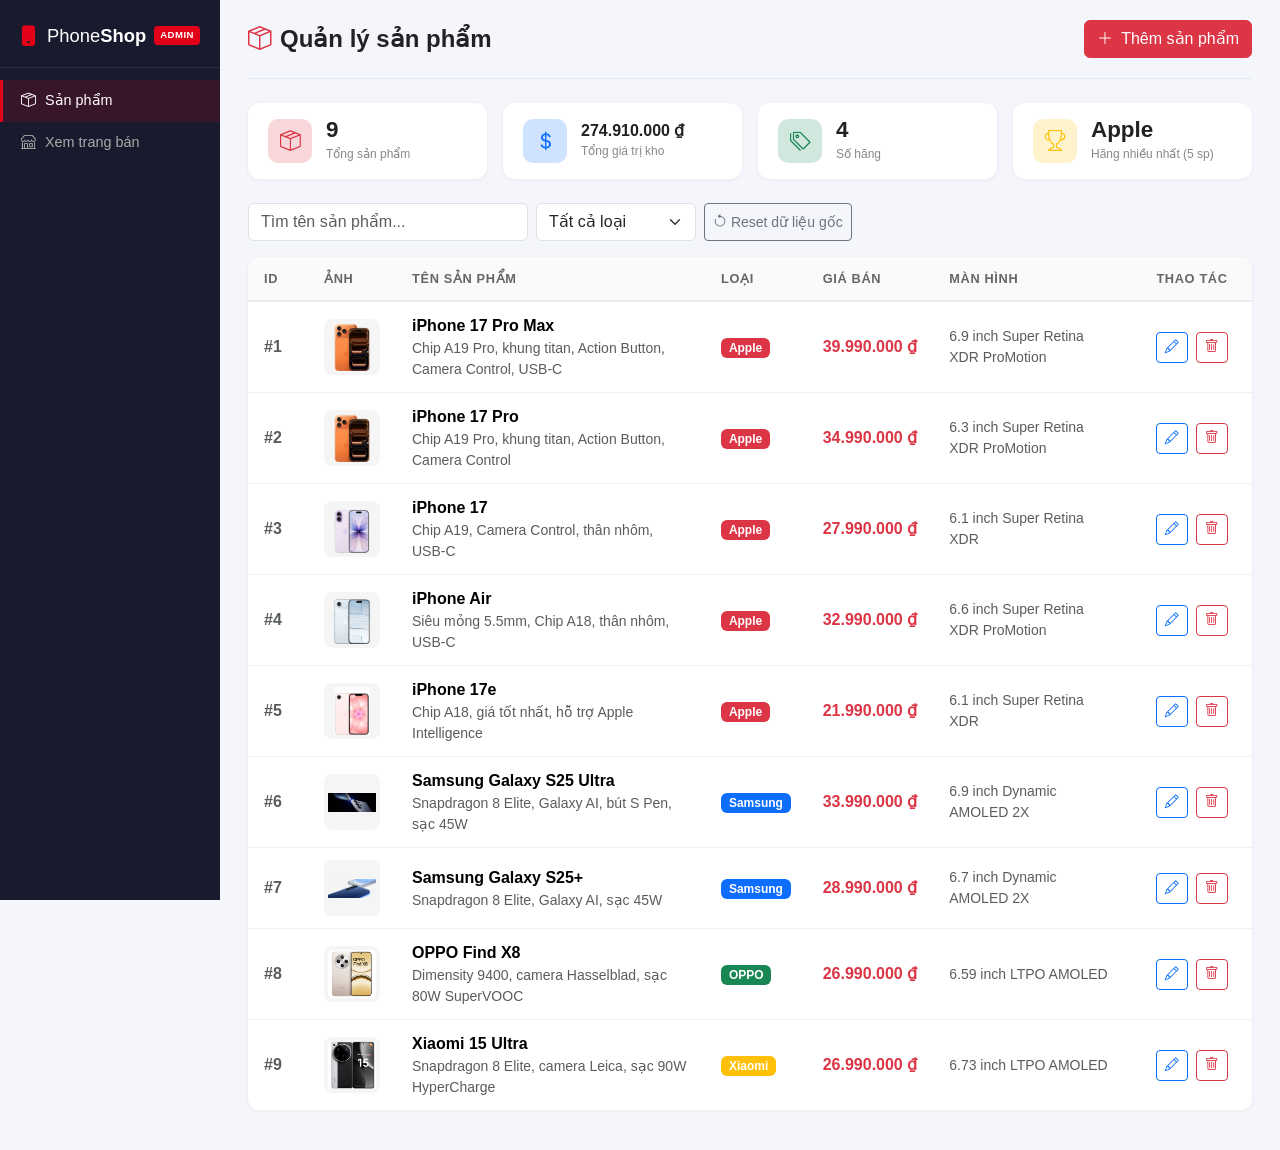
==== admin/view/index.html @ 035e7741 "feat: add admin panel with full product CRUD - Admin sidebar layout with stats dashboard (total prod" ====
<!DOCTYPE html>
<html lang="vi">
  <head>
    <meta charset="UTF-8" />
    <meta name="viewport" content="width=device-width, initial-scale=1.0" />
    <title>Admin - Quản lý sản phẩm</title>
    <link rel="stylesheet" href="https://cdn.jsdelivr.net/npm/bootstrap@5.3.3/dist/css/bootstrap.min.css" />
    <link rel="stylesheet" href="https://cdn.jsdelivr.net/npm/bootstrap-icons@1.11.3/font/bootstrap-icons.min.css" />
    <link rel="stylesheet" href="../../asset/css/admin.css" />
  </head>
  <body class="admin-body">

    <!-- Sidebar -->
    <aside class="admin-sidebar">
      <div class="admin-brand">
        <i class="bi bi-phone-fill"></i>
        <span>Phone<strong>Shop</strong></span>
        <span class="admin-badge">Admin</span>
      </div>
      <nav class="admin-nav">
        <a href="#" class="admin-nav-item active">
          <i class="bi bi-box-seam"></i> Sản phẩm
        </a>
        <a href="../../index.html" class="admin-nav-item" target="_blank">
          <i class="bi bi-shop"></i> Xem trang bán
        </a>
      </nav>
    </aside>

    <!-- Main -->
    <div class="admin-main">

      <!-- Top bar -->
      <header class="admin-topbar">
        <h4 class="mb-0 fw-bold"><i class="bi bi-box-seam me-2 text-danger"></i>Quản lý sản phẩm</h4>
        <button type="button" class="btn btn-danger" id="btn-open-add">
          <i class="bi bi-plus-lg me-1"></i> Thêm sản phẩm
        </button>
      </header>

      <!-- Stats -->
      <div class="row g-3 mb-4" id="admin-stats"></div>

      <!-- Search + Filter bar -->
      <div class="d-flex gap-2 mb-3 flex-wrap">
        <input type="search" class="form-control" id="admin-search" placeholder="Tìm tên sản phẩm..." style="max-width:280px;" />
        <select class="form-select" id="admin-type-filter" style="max-width:160px;">
          <option value="">Tất cả loại</option>
          <option value="Apple">Apple</option>
          <option value="Samsung">Samsung</option>
          <option value="OPPO">OPPO</option>
          <option value="Xiaomi">Xiaomi</option>
        </select>
        <button type="button" class="btn btn-outline-secondary btn-sm" id="btn-reset-data" title="Tải lại dữ liệu gốc">
          <i class="bi bi-arrow-counterclockwise"></i> Reset dữ liệu gốc
        </button>
      </div>

      <!-- Product table -->
      <div class="admin-table-wrap">
        <table class="table table-hover admin-table mb-0">
          <thead>
            <tr>
              <th style="width:60px">ID</th>
              <th style="width:70px">Ảnh</th>
              <th>Tên sản phẩm</th>
              <th>Loại</th>
              <th>Giá bán</th>
              <th>Màn hình</th>
              <th style="width:120px" class="text-center">Thao tác</th>
            </tr>
          </thead>
          <tbody id="admin-product-tbody"></tbody>
        </table>
        <div id="admin-empty" class="text-center py-5 d-none">
          <i class="bi bi-box2-heart text-muted" style="font-size:3rem;"></i>
          <p class="text-muted mt-2">Không có sản phẩm nào</p>
        </div>
      </div>
    </div>

    <!-- Modal: Add / Edit Product -->
    <div class="modal fade" id="productModal" tabindex="-1" aria-labelledby="productModalLabel" aria-hidden="true">
      <div class="modal-dialog modal-lg modal-dialog-scrollable">
        <div class="modal-content">
          <div class="modal-header">
            <h5 class="modal-title fw-bold" id="productModalLabel">Thêm sản phẩm</h5>
            <button type="button" class="btn-close" data-bs-dismiss="modal" title="Đóng"></button>
          </div>
          <div class="modal-body">
            <form id="product-form" novalidate>
              <input type="hidden" id="form-id" />

              <div class="row g-3">
                <!-- Tên sản phẩm -->
                <div class="col-md-8">
                  <label class="form-label fw-semibold">Tên sản phẩm <span class="text-danger">*</span></label>
                  <input type="text" class="form-control" id="form-name" required placeholder="VD: iPhone 17 Pro Max" />
                  <div class="invalid-feedback">Vui lòng nhập tên sản phẩm.</div>
                </div>

                <!-- Loại -->
                <div class="col-md-4">
                  <label class="form-label fw-semibold">Hãng <span class="text-danger">*</span></label>
                  <select class="form-select" id="form-type" required>
                    <option value="">-- Chọn hãng --</option>
                    <option value="Apple">Apple</option>
                    <option value="Samsung">Samsung</option>
                    <option value="OPPO">OPPO</option>
                    <option value="Xiaomi">Xiaomi</option>
                  </select>
                  <div class="invalid-feedback">Vui lòng chọn hãng.</div>
                </div>

                <!-- Giá -->
                <div class="col-md-6">
                  <label class="form-label fw-semibold">Giá bán (VNĐ) <span class="text-danger">*</span></label>
                  <input type="number" class="form-control" id="form-price" required min="0" placeholder="VD: 39990000" />
                  <div class="invalid-feedback">Vui lòng nhập giá hợp lệ.</div>
                </div>

                <!-- Chip -->
                <div class="col-md-6">
                  <label class="form-label fw-semibold">Chip xử lý</label>
                  <input type="text" class="form-control" id="form-chip" placeholder="VD: Apple A19 Pro" />
                </div>

                <!-- Màn hình -->
                <div class="col-md-6">
                  <label class="form-label fw-semibold">Màn hình <span class="text-danger">*</span></label>
                  <input type="text" class="form-control" id="form-screen" required placeholder="VD: 6.9 inch Super Retina XDR" />
                  <div class="invalid-feedback">Vui lòng nhập thông số màn hình.</div>
                </div>

                <!-- Pin -->
                <div class="col-md-6">
                  <label class="form-label fw-semibold">Dung lượng pin</label>
                  <input type="text" class="form-control" id="form-battery" placeholder="VD: 4685 mAh" />
                </div>

                <!-- Camera sau -->
                <div class="col-md-6">
                  <label class="form-label fw-semibold">Camera sau <span class="text-danger">*</span></label>
                  <input type="text" class="form-control" id="form-blackCamera" required placeholder="VD: 48MP Fusion + 12MP Ultra Wide" />
                  <div class="invalid-feedback">Vui lòng nhập camera sau.</div>
                </div>

                <!-- Camera trước -->
                <div class="col-md-6">
                  <label class="form-label fw-semibold">Camera trước <span class="text-danger">*</span></label>
                  <input type="text" class="form-control" id="form-frontCamera" required placeholder="VD: 12MP TrueDepth" />
                  <div class="invalid-feedback">Vui lòng nhập camera trước.</div>
                </div>

                <!-- OS -->
                <div class="col-md-6">
                  <label class="form-label fw-semibold">Hệ điều hành</label>
                  <input type="text" class="form-control" id="form-os" placeholder="VD: iOS 18" />
                </div>

                <!-- Storage -->
                <div class="col-md-6">
                  <label class="form-label fw-semibold">Bộ nhớ trong</label>
                  <input type="text" class="form-control" id="form-storage" placeholder="VD: 256GB / 512GB / 1TB" />
                </div>

                <!-- Cân nặng -->
                <div class="col-md-6">
                  <label class="form-label fw-semibold">Trọng lượng</label>
                  <input type="text" class="form-control" id="form-weight" placeholder="VD: 227g" />
                </div>

                <!-- Video ID -->
                <div class="col-md-6">
                  <label class="form-label fw-semibold">YouTube Video ID</label>
                  <input type="text" class="form-control" id="form-videoId" placeholder="VD: _-AS5DtDeqs" />
                  <div class="form-text">ID nằm sau youtube.com/watch?v=</div>
                </div>

                <!-- Mô tả -->
                <div class="col-12">
                  <label class="form-label fw-semibold">Mô tả ngắn <span class="text-danger">*</span></label>
                  <input type="text" class="form-control" id="form-desc" required placeholder="VD: Chip A19 Pro, khung titan, Action Button..." />
                  <div class="invalid-feedback">Vui lòng nhập mô tả.</div>
                </div>

                <!-- Tính năng nổi bật -->
                <div class="col-12">
                  <label class="form-label fw-semibold">Tính năng nổi bật</label>
                  <textarea class="form-control" id="form-features" rows="3" placeholder="Mỗi tính năng 1 dòng:&#10;Action Button&#10;Camera Control&#10;USB-C"></textarea>
                  <div class="form-text">Mỗi tính năng viết 1 dòng.</div>
                </div>

                <!-- Ảnh sản phẩm -->
                <div class="col-12">
                  <label class="form-label fw-semibold">Ảnh sản phẩm <span class="text-danger">*</span></label>
                  <div class="input-group">
                    <span class="input-group-text text-muted small">asset/img/phones/</span>
                    <input type="text" class="form-control" id="form-img" required placeholder="iphone-17-pro.png" />
                  </div>
                  <div class="invalid-feedback">Vui lòng nhập tên file ảnh.</div>
                  <div class="mt-2" id="img-preview-wrap" style="display:none;">
                    <img id="img-preview" src="" alt="Preview" class="admin-img-preview" />
                  </div>
                </div>
              </div>
            </form>
          </div>
          <div class="modal-footer">
            <button type="button" class="btn btn-secondary" data-bs-dismiss="modal">Hủy</button>
            <button type="button" class="btn btn-danger" id="btn-save-product">
              <i class="bi bi-floppy me-1"></i> Lưu sản phẩm
            </button>
          </div>
        </div>
      </div>
    </div>

    <!-- Modal: Confirm Delete -->
    <div class="modal fade" id="deleteModal" tabindex="-1" aria-hidden="true">
      <div class="modal-dialog modal-dialog-centered">
        <div class="modal-content">
          <div class="modal-header border-0">
            <h5 class="modal-title fw-bold text-danger"><i class="bi bi-trash me-2"></i>Xóa sản phẩm</h5>
            <button type="button" class="btn-close" data-bs-dismiss="modal" title="Đóng"></button>
          </div>
          <div class="modal-body text-center py-3">
            <p class="mb-1">Bạn có chắc muốn xóa sản phẩm</p>
            <strong id="delete-product-name" class="text-danger fs-5"></strong>
            <p class="text-muted small mt-2">Hành động này không thể hoàn tác.</p>
          </div>
          <div class="modal-footer border-0">
            <button type="button" class="btn btn-secondary" data-bs-dismiss="modal">Hủy</button>
            <button type="button" class="btn btn-danger" id="btn-confirm-delete">
              <i class="bi bi-trash me-1"></i> Xóa
            </button>
          </div>
        </div>
      </div>
    </div>

    <!-- Toast -->
    <div id="toast-message" class="toast-custom" role="status" aria-live="polite"></div>

    <script src="https://cdn.jsdelivr.net/npm/bootstrap@5.3.3/dist/js/bootstrap.bundle.min.js"></script>
    <script src="../../customer/model/Product.js"></script>
    <script src="../../customer/services/ProductService.js"></script>
    <script src="AdminView.js"></script>
    <script src="../controller/AdminController.js"></script>
    <script>
      window.BASE_PATH = "../../";
      AdminController.init();
    </script>
  </body>
</html>
---- asset/css/admin.css ----
/* ===== ADMIN LAYOUT ===== */
:root {
  --admin-sidebar-w: 220px;
  --admin-red: #e30019;
  --admin-dark: #1a1a2e;
}

* { box-sizing: border-box; }

body.admin-body {
  margin: 0;
  font-family: "Segoe UI", sans-serif;
  background: #f4f6fb;
  color: #222;
  display: flex;
  min-height: 100vh;
}

/* ===== SIDEBAR ===== */
.admin-sidebar {
  width: var(--admin-sidebar-w);
  background: var(--admin-dark);
  color: #ccc;
  display: flex;
  flex-direction: column;
  flex-shrink: 0;
  position: fixed;
  top: 0;
  left: 0;
  height: 100vh;
  z-index: 100;
}

.admin-brand {
  display: flex;
  align-items: center;
  gap: 8px;
  padding: 20px 18px 16px;
  font-size: 1.15rem;
  color: #fff;
  border-bottom: 1px solid rgba(255,255,255,0.08);
}

.admin-brand i {
  color: var(--admin-red);
  font-size: 1.3rem;
}

.admin-badge {
  background: var(--admin-red);
  color: #fff;
  font-size: 0.6rem;
  font-weight: 700;
  padding: 2px 6px;
  border-radius: 4px;
  letter-spacing: 0.05em;
  text-transform: uppercase;
}

.admin-nav {
  display: flex;
  flex-direction: column;
  padding: 12px 0;
  flex: 1;
}

.admin-nav-item {
  display: flex;
  align-items: center;
  gap: 10px;
  padding: 10px 18px;
  color: #aaa;
  text-decoration: none;
  font-size: 0.9rem;
  border-left: 3px solid transparent;
  transition: background 0.15s, color 0.15s;
}

.admin-nav-item:hover {
  background: rgba(255,255,255,0.06);
  color: #fff;
}

.admin-nav-item.active {
  color: #fff;
  background: rgba(227,0,25,0.15);
  border-left-color: var(--admin-red);
}

/* ===== MAIN CONTENT ===== */
.admin-main {
  margin-left: var(--admin-sidebar-w);
  flex: 1;
  padding: 0 28px 40px;
  min-width: 0;
}

/* ===== TOPBAR ===== */
.admin-topbar {
  display: flex;
  align-items: center;
  justify-content: space-between;
  padding: 20px 0 20px;
  border-bottom: 1px solid #e4e8f0;
  margin-bottom: 24px;
  position: sticky;
  top: 0;
  background: #f4f6fb;
  z-index: 50;
}

/* ===== STAT CARDS ===== */
.stat-card {
  background: #fff;
  border-radius: 12px;
  padding: 16px 20px;
  display: flex;
  align-items: center;
  gap: 14px;
  box-shadow: 0 1px 4px rgba(0,0,0,0.06);
}

.stat-icon {
  width: 44px;
  height: 44px;
  border-radius: 10px;
  display: flex;
  align-items: center;
  justify-content: center;
  font-size: 1.3rem;
  flex-shrink: 0;
}

.stat-value {
  font-size: 1.4rem;
  font-weight: 700;
  color: #222;
  line-height: 1;
}

.stat-label {
  font-size: 0.75rem;
  color: #888;
  margin-top: 3px;
}

/* ===== TABLE ===== */
.admin-table-wrap {
  background: #fff;
  border-radius: 12px;
  box-shadow: 0 1px 4px rgba(0,0,0,0.06);
  overflow: hidden;
}

.admin-table thead th {
  background: #fafafa;
  border-bottom: 2px solid #e9ecef;
  font-size: 0.8rem;
  text-transform: uppercase;
  letter-spacing: 0.05em;
  color: #666;
  padding: 12px 16px;
  font-weight: 600;
}

.admin-table tbody td {
  padding: 12px 16px;
  vertical-align: middle;
  border-bottom: 1px solid #f0f0f0;
}

.admin-table tbody tr:last-child td {
  border-bottom: none;
}

.admin-table tbody tr:hover {
  background: #fafbff;
}

.admin-thumb {
  width: 56px;
  height: 56px;
  object-fit: contain;
  background: #f5f5f5;
  border-radius: 8px;
  padding: 4px;
}

/* ===== MODAL ===== */
.modal-content {
  border-radius: 14px;
  border: none;
  box-shadow: 0 8px 40px rgba(0,0,0,0.15);
}

.modal-header {
  border-bottom: 1px solid #f0f0f0;
  padding: 18px 24px;
}

.modal-footer {
  padding: 16px 24px;
}

/* ===== IMG PREVIEW ===== */
.admin-img-preview {
  max-height: 120px;
  max-width: 180px;
  object-fit: contain;
  background: #f5f5f5;
  border-radius: 8px;
  padding: 6px;
  border: 1px solid #e0e0e0;
}

/* ===== TOAST ===== */
.toast-custom {
  position: fixed;
  bottom: 28px;
  right: 28px;
  background: #1a1a2e;
  color: #fff;
  padding: 12px 20px;
  border-radius: 10px;
  font-size: 0.88rem;
  opacity: 0;
  pointer-events: none;
  transform: translateY(8px);
  transition: opacity 0.25s, transform 0.25s;
  z-index: 9999;
  max-width: 320px;
}

.toast-custom.show {
  opacity: 1;
  pointer-events: auto;
  transform: translateY(0);
}

.toast-custom.toast-error {
  background: #dc3545;
}

/* ===== RESPONSIVE ===== */
@media (max-width: 768px) {
  .admin-sidebar {
    width: 60px;
  }

  .admin-brand span,
  .admin-badge,
  .admin-nav-item span {
    display: none;
  }

  .admin-brand {
    justify-content: center;
    padding: 16px 0;
  }

  .admin-nav-item {
    justify-content: center;
    padding: 12px 0;
  }

  .admin-main {
    margin-left: 60px;
    padding: 0 16px 32px;
  }
}
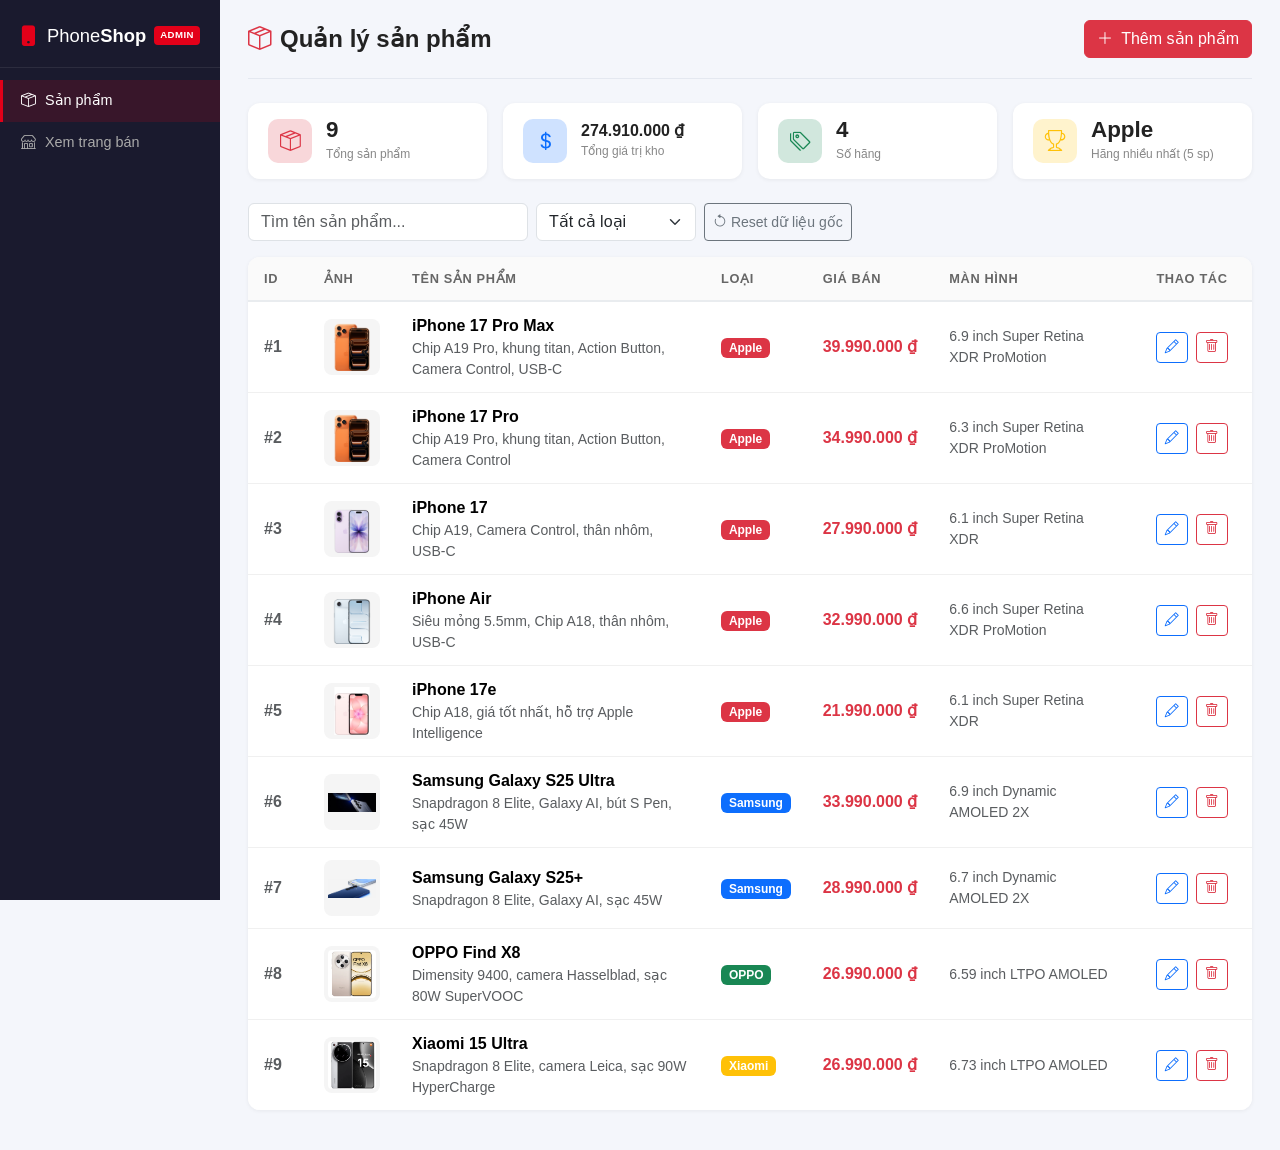
==== commit 7008d1e8: "feat: add unified animations across all pages \" ====
--- a/admin/view/index.html
+++ b/admin/view/index.html
@@ -43,8 +43,8 @@
 
       <!-- Search + Filter bar -->
       <div class="d-flex gap-2 mb-3 flex-wrap">
-        <input type="search" class="form-control" id="admin-search" placeholder="Tìm tên sản phẩm..." style="max-width:280px;" />
-        <select class="form-select" id="admin-type-filter" style="max-width:160px;">
+        <input type="search" class="form-control admin-search-input" id="admin-search" placeholder="Tìm tên sản phẩm..." />
+        <select class="form-select admin-type-select" id="admin-type-filter" title="Lọc theo hãng" aria-label="Lọc theo hãng">
           <option value="">Tất cả loại</option>
           <option value="Apple">Apple</option>
           <option value="Samsung">Samsung</option>
@@ -61,19 +61,19 @@
         <table class="table table-hover admin-table mb-0">
           <thead>
             <tr>
-              <th style="width:60px">ID</th>
-              <th style="width:70px">Ảnh</th>
+              <th class="col-id">ID</th>
+              <th class="col-img">Ảnh</th>
               <th>Tên sản phẩm</th>
               <th>Loại</th>
               <th>Giá bán</th>
               <th>Màn hình</th>
-              <th style="width:120px" class="text-center">Thao tác</th>
+              <th class="col-actions text-center">Thao tác</th>
             </tr>
           </thead>
           <tbody id="admin-product-tbody"></tbody>
         </table>
         <div id="admin-empty" class="text-center py-5 d-none">
-          <i class="bi bi-box2-heart text-muted" style="font-size:3rem;"></i>
+          <i class="bi bi-box2-heart text-muted admin-empty-icon"></i>
           <p class="text-muted mt-2">Không có sản phẩm nào</p>
         </div>
       </div>
@@ -199,7 +199,7 @@
                     <input type="text" class="form-control" id="form-img" required placeholder="iphone-17-pro.png" />
                   </div>
                   <div class="invalid-feedback">Vui lòng nhập tên file ảnh.</div>
-                  <div class="mt-2" id="img-preview-wrap" style="display:none;">
+                  <div class="mt-2 d-none" id="img-preview-wrap">
                     <img id="img-preview" src="" alt="Preview" class="admin-img-preview" />
                   </div>
                 </div>
@@ -243,6 +243,7 @@
     <div id="toast-message" class="toast-custom" role="status" aria-live="polite"></div>
 
     <script src="https://cdn.jsdelivr.net/npm/bootstrap@5.3.3/dist/js/bootstrap.bundle.min.js"></script>
+    <script src="../../asset/js/animations.js"></script>
     <script src="../../customer/model/Product.js"></script>
     <script src="../../customer/services/ProductService.js"></script>
     <script src="AdminView.js"></script>
--- a/asset/css/admin.css
+++ b/asset/css/admin.css
@@ -177,6 +177,33 @@
   background: #fafbff;
 }
 
+.admin-table tbody tr {
+  animation: fadeInUp 0.3s var(--ease, cubic-bezier(0.4, 0, 0.2, 1)) both;
+}
+.admin-table tbody tr:nth-child(1)  { animation-delay: 0.04s; }
+.admin-table tbody tr:nth-child(2)  { animation-delay: 0.08s; }
+.admin-table tbody tr:nth-child(3)  { animation-delay: 0.12s; }
+.admin-table tbody tr:nth-child(4)  { animation-delay: 0.16s; }
+.admin-table tbody tr:nth-child(5)  { animation-delay: 0.20s; }
+.admin-table tbody tr:nth-child(6)  { animation-delay: 0.24s; }
+.admin-table tbody tr:nth-child(7)  { animation-delay: 0.28s; }
+.admin-table tbody tr:nth-child(8)  { animation-delay: 0.32s; }
+.admin-table tbody tr:nth-child(9)  { animation-delay: 0.36s; }
+.admin-table tbody tr:nth-child(10) { animation-delay: 0.40s; }
+
+.stat-card {
+  transition: transform 0.22s var(--ease, cubic-bezier(0.4, 0, 0.2, 1)), box-shadow 0.22s var(--ease, cubic-bezier(0.4, 0, 0.2, 1));
+}
+.stat-card:hover {
+  transform: translateY(-3px);
+  box-shadow: 0 6px 20px rgba(0,0,0,0.1);
+}
+
+@keyframes fadeInUp {
+  from { opacity: 0; transform: translateY(16px); }
+  to   { opacity: 1; transform: translateY(0); }
+}
+
 .admin-thumb {
   width: 56px;
   height: 56px;
@@ -185,6 +212,15 @@
   border-radius: 8px;
   padding: 4px;
 }
+
+.admin-search-input { max-width: 280px; }
+.admin-type-select  { max-width: 160px; }
+
+.col-id      { width: 60px; }
+.col-img     { width: 70px; }
+.col-actions { width: 120px; }
+
+.admin-empty-icon { font-size: 3rem; }
 
 /* ===== MODAL ===== */
 .modal-content {
